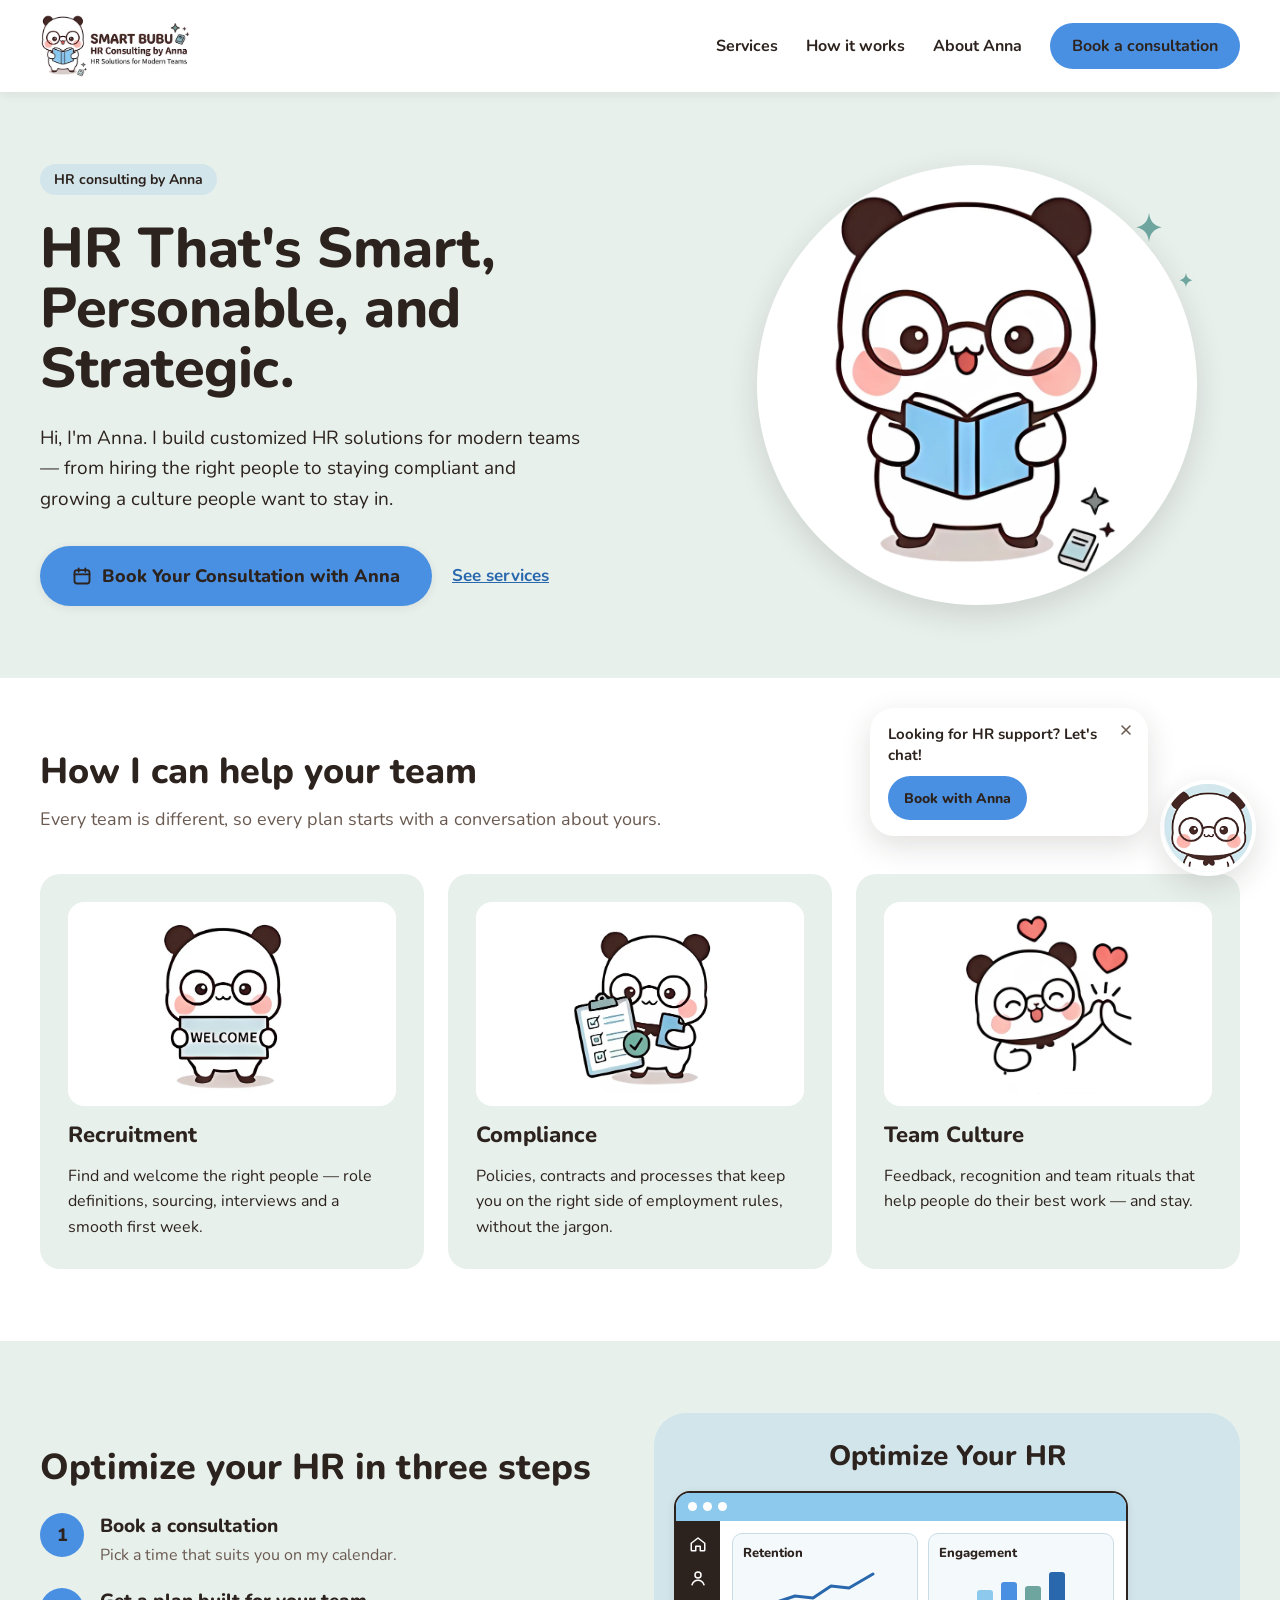
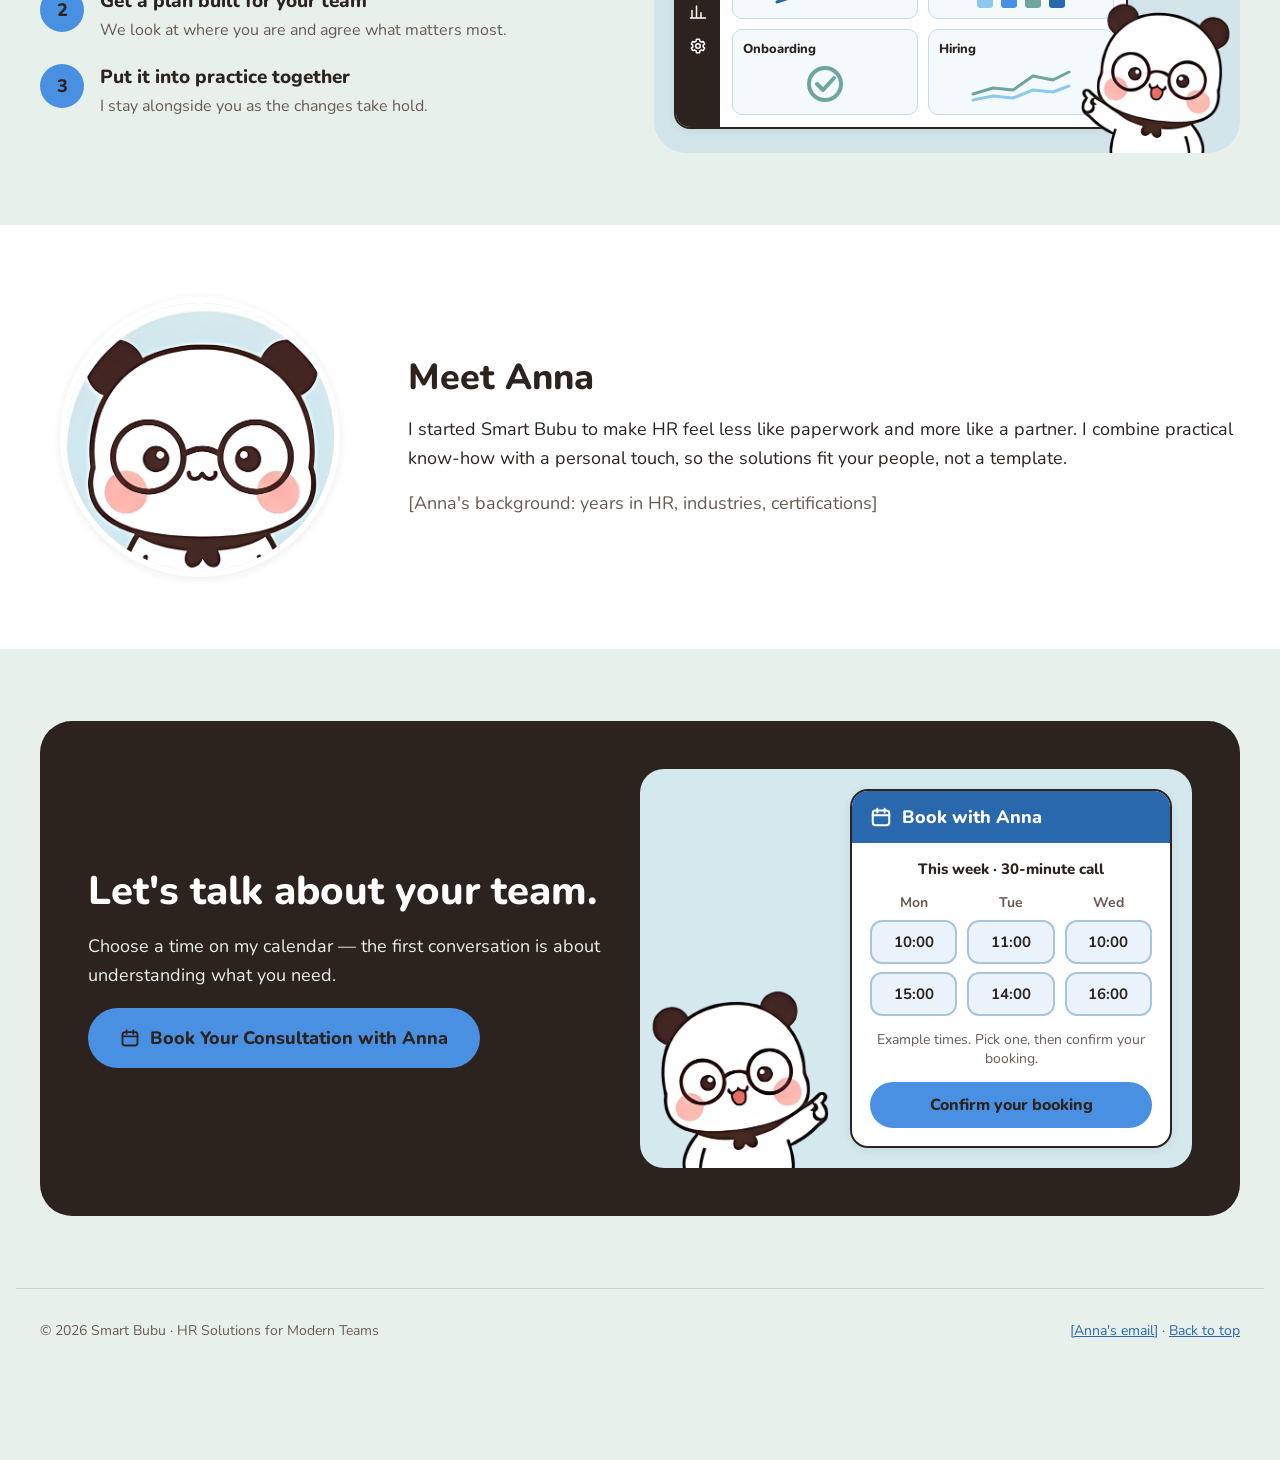
==== index.html @ 55030426 "Add Smart Bubu landing page Static landing page for Smart Bubu, HR consulting by Anna: hero, service" ====
<!doctype html>
<html lang="en">
<head>
<meta charset="utf-8">
<title>Smart Bubu | HR Consulting by Anna for Modern Teams</title>
<meta name="viewport" content="width=device-width, initial-scale=1">
<meta name="description" content="HR consulting by Anna for modern teams worldwide: recruitment, compliance and team culture. Smart, personable, strategic HR. Book a consultation online.">
<meta name="robots" content="index, follow, max-image-preview:large">
<link rel="canonical" href="https://smartbubu.com/">
<meta name="theme-color" content="#e8f0ec">
<meta property="og:type" content="website">
<meta property="og:site_name" content="Smart Bubu">
<meta property="og:locale" content="en_US">
<meta property="og:url" content="https://smartbubu.com/">
<meta property="og:title" content="Smart Bubu | HR Consulting by Anna for Modern Teams">
<meta property="og:description" content="HR consulting by Anna for modern teams worldwide: recruitment, compliance and team culture. Smart, personable, strategic HR. Book a consultation online.">
<meta property="og:image" content="https://smartbubu.com/images/og-image.png">
<meta property="og:image:width" content="1200">
<meta property="og:image:height" content="630">
<meta property="og:image:alt" content="Smart Bubu — HR Consulting by Anna. HR Solutions for Modern Teams.">
<meta name="twitter:card" content="summary_large_image">
<meta name="twitter:title" content="Smart Bubu | HR Consulting by Anna for Modern Teams">
<meta name="twitter:description" content="HR consulting by Anna for modern teams worldwide: recruitment, compliance and team culture. Smart, personable, strategic HR. Book a consultation online.">
<meta name="twitter:image" content="https://smartbubu.com/images/og-image.png">
<link rel="icon" type="image/png" sizes="48x48" href="favicon.png">
<link rel="apple-touch-icon" href="apple-touch-icon.png">
<link rel="preconnect" href="https://fonts.gstatic.com" crossorigin>
<script type="application/ld+json">
{
 "@context": "https://schema.org",
 "@graph": [
  {
   "@type": "ProfessionalService",
   "@id": "https://smartbubu.com/#business",
   "name": "Smart Bubu",
   "alternateName": "Smart Bubu — HR Consulting by Anna",
   "url": "https://smartbubu.com/",
   "description": "HR consulting by Anna for modern teams worldwide: recruitment, compliance and team culture. Smart, personable, strategic HR. Book a consultation online.",
   "slogan": "HR That's Smart, Personable, and Strategic.",
   "logo": "https://smartbubu.com/images/logo.webp",
   "image": "https://smartbubu.com/images/og-image.png",
   "areaServed": "Worldwide",
   "knowsLanguage": "en",
   "founder": {
    "@type": "Person",
    "name": "Anna",
    "jobTitle": "HR Consultant"
   },
   "hasOfferCatalog": {
    "@type": "OfferCatalog",
    "name": "HR consulting services",
    "itemListElement": [
     {
      "@type": "Offer",
      "itemOffered": {
       "@type": "Service",
       "name": "Recruitment",
       "description": "Role definitions, sourcing, interviews and onboarding for growing teams."
      }
     },
     {
      "@type": "Offer",
      "itemOffered": {
       "@type": "Service",
       "name": "HR Compliance",
       "description": "Policies, contracts and processes that keep teams compliant with employment rules."
      }
     },
     {
      "@type": "Offer",
      "itemOffered": {
       "@type": "Service",
       "name": "Team Culture",
       "description": "Feedback, recognition and team rituals that help people do their best work."
      }
     }
    ]
   }
  },
  {
   "@type": "WebSite",
   "@id": "https://smartbubu.com/#website",
   "url": "https://smartbubu.com/",
   "name": "Smart Bubu",
   "inLanguage": "en",
   "publisher": {
    "@id": "https://smartbubu.com/#business"
   }
  }
 ]
}
</script>
<link rel="icon" href="images/face.webp">
<link rel="stylesheet" href="tokens.css">
<script src="booking-config.js"></script>
<link rel="preconnect" href="https://fonts.googleapis.com">
<link rel="stylesheet" href="https://fonts.googleapis.com/css2?family=Nunito:wght@400;600;700;800&amp;display=swap">
<style>
html{scroll-behavior:smooth}
[hidden]{display:none !important}
body{margin:0;background:#e8f0ec}
a{color:#2a68ad}a:hover{color:#1f4f86}
.sb-cta{transition:background .15s ease,transform .15s ease}
.sb-cta:hover{background:#2a68ad !important;color:#ffffff !important;transform:translateY(-1px)}
.sb-cta:focus-visible,.sb-bubu:focus-visible,.sb-close:focus-visible{outline:3px solid #2a68ad;outline-offset:3px}
.sb-nav a{color:#2d231e;text-decoration:none}
.sb-nav a:hover{color:#2a68ad}
@keyframes sbBob{0%,100%{transform:translateY(0)}50%{transform:translateY(-8px)}}
.sb-bubu{animation:sbBob 3.2s ease-in-out infinite}
@media (prefers-reduced-motion: reduce){.sb-bubu{animation:none}}
@media (max-width: 640px){
.sb-links{display:none !important}
.sb-logo{height:48px !important}
.sb-cta-lg{width:100%;justify-content:center;font-size:17px !important;padding:16px 20px !important;box-sizing:border-box}
.sb-bubu{width:72px !important;height:72px !important}
.sb-float{right:16px !important;bottom:16px !important}
.sb-dash-mascot{width:110px !important;margin-left:-36px !important}
.sb-dash-side{width:34px !important}
}
</style>
</head>
<body>
<div style="min-height: 100vh; background: var(--mint); color: var(--ink); font-family: Nunito, 'Avenir Next', 'Segoe UI', system-ui, sans-serif;">

<header style="background: var(--surface); box-shadow: var(--shadow-card);">
<nav class="sb-nav" aria-label="Main" style="max-width: 1200px; margin: 0 auto; padding: 14px 24px; display: flex; flex-wrap: wrap; align-items: center; justify-content: space-between; gap: 16px;">
<a href="#top" style="display: flex; align-items: center;"><img width="400" height="167" src="images/logo.webp" alt="Smart Bubu — HR Consulting by Anna" class="sb-logo" style="height: 64px; width: auto; display: block;"></a>
<div style="display: flex; align-items: center; gap: 28px; font-size: 16px; font-weight: 700;">
<div class="sb-links" style="display: flex; align-items: center; gap: 28px;">
<a href="#services">Services</a>
<a href="#how">How it works</a>
<a href="#about">About Anna</a>
</div>
<a class="sb-cta" href="https://calendly.com/tech4pms/meet-with-bubu" data-booking target="_blank" rel="noopener" style="background: var(--accent); color: var(--ink); padding: 12px 22px; border-radius: 999px; min-height: 44px; box-sizing: border-box; display: inline-flex; align-items: center;">Book a consultation</a>
</div>
</nav>
</header>

<main id="top">
<section style="max-width: 1200px; margin: 0 auto; padding: clamp(48px, 9vw, 72px) 24px; display: flex; flex-wrap: wrap; align-items: center; gap: 48px;">
<div style="flex: 1 1 480px; display: flex; flex-direction: column; gap: 24px;">
<p style="margin: 0; display: inline-flex; align-self: flex-start; background: var(--sky); padding: 6px 14px; border-radius: 999px; font-size: 14px; font-weight: 700;">HR consulting by Anna</p>
<h1 style="margin: 0; font-size: clamp(36px, 9vw, 56px); line-height: 1.07; font-weight: 800; letter-spacing: -0.5px;">HR That's Smart, Personable, and Strategic.</h1>
<p style="margin: 0; font-size: 19px; line-height: 1.6; max-width: 540px;">Hi, I'm Anna. I build customized HR solutions for modern teams — from hiring the right people to staying compliant and growing a culture people want to stay in.</p>
<div style="display: flex; flex-wrap: wrap; align-items: center; gap: 20px; margin-top: 8px;">
<a class="sb-cta sb-cta-lg" href="https://calendly.com/tech4pms/meet-with-bubu" data-booking target="_blank" rel="noopener" style="background: var(--accent); color: var(--ink); padding: 18px 32px; border-radius: 999px; font-size: 18px; font-weight: 800; text-decoration: none; display: inline-flex; align-items: center; gap: 10px; box-shadow: var(--shadow-card);">
<svg width="20" height="20" viewBox="0 0 24 24" fill="none" stroke="currentColor" stroke-width="2.2" stroke-linecap="round" stroke-linejoin="round" aria-hidden="true"><rect x="3" y="5" width="18" height="16" rx="3"></rect><path d="M8 3v4M16 3v4M3 10h18"></path></svg>
Book Your Consultation with Anna</a>
<a href="#services" style="font-weight: 700; font-size: 17px;">See services</a>
</div>
</div>
<div style="flex: 1 1 380px; display: flex; justify-content: center;">
<div style="position: relative; width: 100%; max-width: 440px; aspect-ratio: 1 / 1; background: var(--surface); border-radius: 50%; display: flex; align-items: center; justify-content: center; box-shadow: var(--shadow-float);">
<img width="640" height="828" fetchpriority="high" src="images/mascot-book.webp" alt="The Smart Bubu panda in round glasses, reading a blue book" style="width: 68%; height: auto; display: block;">
<svg width="44" height="44" viewBox="0 0 24 24" aria-hidden="true" style="position: absolute; top: 10%; right: 6%;"><path d="M12 2c.6 4.6 2.4 6.9 7 8-4.6 1.1-6.4 3.4-7 8-.6-4.6-2.4-6.9-7-8 4.6-1.1 6.4-3.4 7-8z" fill="#6fa59f"></path></svg>
<svg width="22" height="22" viewBox="0 0 24 24" aria-hidden="true" style="position: absolute; top: 24%; right: 0;"><path d="M12 2c.6 4.6 2.4 6.9 7 8-4.6 1.1-6.4 3.4-7 8-.6-4.6-2.4-6.9-7-8 4.6-1.1 6.4-3.4 7-8z" fill="#6fa59f"></path></svg>
</div>
</div>
</section>

<section id="services" style="background: var(--surface);">
<div style="max-width: 1200px; margin: 0 auto; padding: clamp(48px, 9vw, 72px) 24px; display: flex; flex-direction: column; gap: 40px;">
<div style="display: flex; flex-direction: column; gap: 12px; max-width: 640px;">
<h2 style="margin: 0; font-size: 36px; line-height: 1.2; font-weight: 800;">How I can help your team</h2>
<p style="margin: 0; font-size: 18px; line-height: 1.6; color: var(--ink-muted);">Every team is different, so every plan starts with a conversation about yours.</p>
</div>
<div style="display: grid; grid-template-columns: repeat(auto-fit, minmax(260px, 1fr)); gap: 24px;">
<article style="background: var(--mint); border-radius: 20px; padding: 28px; display: flex; flex-direction: column; gap: 14px;">
<div style="background: var(--surface); border-radius: 16px; display: flex; justify-content: center; padding: 12px;"><img width="440" height="491" loading="lazy" decoding="async" src="images/recruit.webp" alt="Bubu holding a Welcome sign" style="height: 180px; width: auto; display: block;"></div>
<h3 style="margin: 0; font-size: 22px; font-weight: 800;">Recruitment</h3>
<p style="margin: 0; font-size: 16px; line-height: 1.6;">Find and welcome the right people — role definitions, sourcing, interviews and a smooth first week.</p>
</article>
<article style="background: var(--mint); border-radius: 20px; padding: 28px; display: flex; flex-direction: column; gap: 14px;">
<div style="background: var(--surface); border-radius: 16px; display: flex; justify-content: center; padding: 12px;"><img width="420" height="485" loading="lazy" decoding="async" src="images/comply.webp" alt="Bubu checking a compliance checklist" style="height: 180px; width: auto; display: block;"></div>
<h3 style="margin: 0; font-size: 22px; font-weight: 800;">Compliance</h3>
<p style="margin: 0; font-size: 16px; line-height: 1.6;">Policies, contracts and processes that keep you on the right side of employment rules, without the jargon.</p>
</article>
<article style="background: var(--mint); border-radius: 20px; padding: 28px; display: flex; flex-direction: column; gap: 14px;">
<div style="background: var(--surface); border-radius: 16px; display: flex; justify-content: center; padding: 12px;"><img width="440" height="406" loading="lazy" decoding="async" src="images/culture.webp" alt="Two Bubus giving a high five under hearts" style="height: 180px; width: auto; display: block;"></div>
<h3 style="margin: 0; font-size: 22px; font-weight: 800;">Team Culture</h3>
<p style="margin: 0; font-size: 16px; line-height: 1.6;">Feedback, recognition and team rituals that help people do their best work — and stay.</p>
</article>
</div>
</div>
</section>

<section id="how" style="max-width: 1200px; margin: 0 auto; padding: clamp(48px, 9vw, 72px) 24px; display: flex; flex-wrap: wrap; align-items: center; gap: 48px;">
<div style="flex: 1 1 440px; display: flex; flex-direction: column; gap: 24px;">
<h2 style="margin: 0; font-size: 36px; line-height: 1.2; font-weight: 800;">Optimize your HR in three steps</h2>
<ol style="margin: 0; padding: 0; list-style: none; display: flex; flex-direction: column; gap: 20px;">
<li style="display: flex; gap: 16px; align-items: flex-start;"><span style="flex: none; width: 44px; height: 44px; border-radius: 50%; background: var(--accent); color: var(--ink); display: flex; align-items: center; justify-content: center; font-weight: 800; font-size: 18px;">1</span><div><p style="margin: 0; font-weight: 800; font-size: 19px;">Book a consultation</p><p style="margin: 4px 0 0; font-size: 16px; line-height: 1.6; color: var(--ink-muted);">Pick a time that suits you on my calendar.</p></div></li>
<li style="display: flex; gap: 16px; align-items: flex-start;"><span style="flex: none; width: 44px; height: 44px; border-radius: 50%; background: var(--accent); color: var(--ink); display: flex; align-items: center; justify-content: center; font-weight: 800; font-size: 18px;">2</span><div><p style="margin: 0; font-weight: 800; font-size: 19px;">Get a plan built for your team</p><p style="margin: 4px 0 0; font-size: 16px; line-height: 1.6; color: var(--ink-muted);">We look at where you are and agree what matters most.</p></div></li>
<li style="display: flex; gap: 16px; align-items: flex-start;"><span style="flex: none; width: 44px; height: 44px; border-radius: 50%; background: var(--accent); color: var(--ink); display: flex; align-items: center; justify-content: center; font-weight: 800; font-size: 18px;">3</span><div><p style="margin: 0; font-weight: 800; font-size: 19px;">Put it into practice together</p><p style="margin: 4px 0 0; font-size: 16px; line-height: 1.6; color: var(--ink-muted);">I stay alongside you as the changes take hold.</p></div></li>
</ol>
</div>
<div style="flex: 1 1 440px; min-width: 0; background: var(--sky); border-radius: 32px; padding: 24px 0 0 20px; display: flex; flex-direction: column; gap: 16px; overflow: hidden;">
<p style="margin: 0; padding-right: 20px; text-align: center; font-size: 28px; font-weight: 800;">Optimize Your HR</p>
<div style="display: flex; align-items: flex-end;">
<div style="flex: 1 1 auto; min-width: 0; margin-bottom: 24px; background: var(--surface); border: 2px solid #2d231e; border-radius: 16px; overflow: hidden; box-shadow: var(--shadow-card);">
<div style="background: #8dc9ed; height: 28px; display: flex; align-items: center; gap: 6px; padding: 0 12px;" aria-hidden="true">
<span style="width: 9px; height: 9px; border-radius: 50%; background: #ffffff;"></span><span style="width: 9px; height: 9px; border-radius: 50%; background: #ffffff;"></span><span style="width: 9px; height: 9px; border-radius: 50%; background: #ffffff;"></span>
</div>
<div style="display: flex;">
<div class="sb-dash-side" style="width: 44px; flex: none; background: #2d231e; display: flex; flex-direction: column; align-items: center; gap: 16px; padding: 14px 0;" aria-hidden="true">
<svg width="18" height="18" viewBox="0 0 24 24" fill="none" stroke="#ffffff" stroke-width="2" stroke-linecap="round" stroke-linejoin="round"><path d="M3 11l9-7 9 7v9a1 1 0 0 1-1 1h-5v-6h-6v6H4a1 1 0 0 1-1-1z"></path></svg>
<svg width="18" height="18" viewBox="0 0 24 24" fill="none" stroke="#ffffff" stroke-width="2" stroke-linecap="round" stroke-linejoin="round"><circle cx="12" cy="8" r="4"></circle><path d="M4 21c1.5-4 4.5-6 8-6s6.5 2 8 6"></path></svg>
<svg width="18" height="18" viewBox="0 0 24 24" fill="none" stroke="#ffffff" stroke-width="2" stroke-linecap="round" stroke-linejoin="round"><path d="M4 20V10M10 20V4M16 20v-7M22 20H2"></path></svg>
<svg width="18" height="18" viewBox="0 0 24 24" fill="none" stroke="#ffffff" stroke-width="2" stroke-linecap="round" stroke-linejoin="round"><circle cx="12" cy="12" r="3"></circle><path d="M19 12a7 7 0 0 0-.1-1.2l2-1.5-2-3.4-2.3.9a7 7 0 0 0-2-1.2L14 3h-4l-.6 2.6a7 7 0 0 0-2 1.2l-2.3-.9-2 3.4 2 1.5a7 7 0 0 0 0 2.4l-2 1.5 2 3.4 2.3-.9a7 7 0 0 0 2 1.2L10 21h4l.6-2.6a7 7 0 0 0 2-1.2l2.3.9 2-3.4-2-1.5c.1-.4.1-.8.1-1.2z"></path></svg>
</div>
<div style="flex: 1 1 auto; min-width: 0; padding: 12px; display: grid; grid-template-columns: repeat(2, minmax(0, 1fr)); gap: 10px;">
<div style="background: #f4f9fc; border: 1px solid #c9dce6; border-radius: 10px; padding: 10px; display: flex; flex-direction: column; gap: 6px;">
<p style="margin: 0; font-size: 13px; font-weight: 800;">Retention</p>
<svg viewBox="0 0 100 40" style="width: 100%; height: 40px; display: block;" aria-hidden="true"><polyline points="2,34 20,28 38,30 56,18 74,20 98,6" fill="none" stroke="#2a68ad" stroke-width="3" stroke-linecap="round" stroke-linejoin="round"></polyline></svg>
</div>
<div style="background: #f4f9fc; border: 1px solid #c9dce6; border-radius: 10px; padding: 10px; display: flex; flex-direction: column; gap: 6px;">
<p style="margin: 0; font-size: 13px; font-weight: 800;">Engagement</p>
<svg viewBox="0 0 100 40" style="width: 100%; height: 40px; display: block;" aria-hidden="true"><rect x="6" y="22" width="16" height="18" rx="3" style="fill: #8dc9ed"></rect><rect x="30" y="14" width="16" height="26" rx="3" style="fill: #4a90e2"></rect><rect x="54" y="18" width="16" height="22" rx="3" style="fill: #6fa59f"></rect><rect x="78" y="4" width="16" height="36" rx="3" style="fill: #2a68ad"></rect></svg>
</div>
<div style="background: #f4f9fc; border: 1px solid #c9dce6; border-radius: 10px; padding: 10px; display: flex; flex-direction: column; gap: 6px;">
<p style="margin: 0; font-size: 13px; font-weight: 800;">Onboarding</p>
<svg viewBox="0 0 100 40" style="width: 100%; height: 40px; display: block;" aria-hidden="true"><circle cx="50" cy="20" r="16" fill="none" stroke="#6fa59f" stroke-width="4"></circle><path d="M42 20l6 6 11-12" fill="none" stroke="#6fa59f" stroke-width="4" stroke-linecap="round" stroke-linejoin="round"></path></svg>
</div>
<div style="background: #f4f9fc; border: 1px solid #c9dce6; border-radius: 10px; padding: 10px; display: flex; flex-direction: column; gap: 6px;">
<p style="margin: 0; font-size: 13px; font-weight: 800;">Hiring</p>
<svg viewBox="0 0 100 40" style="width: 100%; height: 40px; display: block;" aria-hidden="true"><polyline points="2,30 22,24 42,26 62,12 82,16 98,8" fill="none" stroke="#6fa59f" stroke-width="3" stroke-linecap="round" stroke-linejoin="round"></polyline><polyline points="2,36 22,32 42,34 62,26 82,28 98,22" fill="none" stroke="#8dc9ed" stroke-width="3" stroke-linecap="round" stroke-linejoin="round"></polyline></svg>
</div>
</div>
</div>
</div>
<img width="340" height="332" loading="lazy" decoding="async" class="sb-dash-mascot" src="images/pointing-left.webp" alt="Bubu pointing at the HR dashboard" style="width: 160px; height: auto; flex: none; display: block; margin-left: -48px; position: relative;">
</div>
</div>
</section>

<section id="about" style="background: var(--surface);">
<div style="max-width: 1200px; margin: 0 auto; padding: clamp(48px, 9vw, 72px) 24px; display: flex; flex-wrap: wrap; align-items: center; gap: 48px;">
<div style="flex: 0 1 320px; display: flex; justify-content: center;">
<div style="width: 280px; height: 280px; border-radius: 50%; background: var(--sky); overflow: hidden; box-shadow: var(--shadow-card); border: 6px solid #ffffff; box-sizing: border-box;"><img width="560" height="625" loading="lazy" decoding="async" src="images/face.webp" alt="Smart Bubu, Anna's panda avatar in round glasses" style="width: 100%; height: 100%; object-fit: cover; object-position: center top; display: block;"></div>
</div>
<div style="flex: 1 1 480px; display: flex; flex-direction: column; gap: 16px;">
<h2 style="margin: 0; font-size: 36px; line-height: 1.2; font-weight: 800;">Meet Anna</h2>
<p style="margin: 0; font-size: 18px; line-height: 1.6;">I started Smart Bubu to make HR feel less like paperwork and more like a partner. I combine practical know-how with a personal touch, so the solutions fit your people, not a template.</p>
<p style="margin: 0; font-size: 18px; line-height: 1.6; color: var(--ink-muted);">[Anna's background: years in HR, industries, certifications]</p>
</div>
</div>
</section>

<section id="book" style="max-width: 1200px; margin: 0 auto; padding: clamp(48px, 9vw, 72px) 24px;">
<div style="background: var(--ink); color: #ffffff; border-radius: 32px; padding: clamp(24px, 5vw, 48px); display: flex; flex-wrap: wrap; align-items: center; gap: 40px;">
<div style="flex: 1 1 420px; display: flex; flex-direction: column; gap: 18px;">
<h2 style="margin: 0; font-size: 40px; line-height: 1.15; font-weight: 800; color: #ffffff;">Let's talk about your team.</h2>
<p style="margin: 0; font-size: 18px; line-height: 1.6; color: #e8f0ec;">Choose a time on my calendar — the first conversation is about understanding what you need.</p>
<a class="sb-cta sb-cta-lg" href="https://calendly.com/tech4pms/meet-with-bubu" data-booking target="_blank" rel="noopener" style="align-self: flex-start; background: var(--accent); color: var(--ink); padding: 18px 32px; border-radius: 999px; font-size: 18px; font-weight: 800; text-decoration: none; display: inline-flex; align-items: center; gap: 10px;">
<svg width="20" height="20" viewBox="0 0 24 24" fill="none" stroke="currentColor" stroke-width="2.2" stroke-linecap="round" stroke-linejoin="round" aria-hidden="true"><rect x="3" y="5" width="18" height="16" rx="3"></rect><path d="M8 3v4M16 3v4M3 10h18"></path></svg>
Book Your Consultation with Anna</a>
</div>
<div style="flex: 1 1 460px; background: #d3e9ee; border-radius: 24px; padding: 20px 0 0 0; display: flex; flex-wrap: wrap; align-items: flex-end; justify-content: center; color: var(--ink);">
<img width="400" height="391" loading="lazy" decoding="async" src="images/pointing.webp" alt="Bubu pointing to Anna's booking calendar" style="width: 190px; height: auto; display: block; flex: none; border-bottom-left-radius: 24px;">
<div style="flex: 1 1 260px; margin: 0 20px 20px 20px; background: var(--surface); border: 2px solid #2d231e; border-radius: 18px; overflow: hidden; box-shadow: var(--shadow-card);">
<div style="background: #2a68ad; color: #ffffff; padding: 14px 18px; display: flex; align-items: center; gap: 10px;">
<svg width="22" height="22" viewBox="0 0 24 24" fill="none" stroke="currentColor" stroke-width="2.2" stroke-linecap="round" stroke-linejoin="round" aria-hidden="true"><rect x="3" y="5" width="18" height="16" rx="3"></rect><path d="M8 3v4M16 3v4M3 10h18"></path></svg>
<p style="margin: 0; font-size: 18px; font-weight: 800;">Book with Anna</p>
</div>
<div style="padding: 16px 18px 18px; display: flex; flex-direction: column; gap: 14px;">
<p style="margin: 0; font-size: 15px; font-weight: 800; text-align: center;">This week · 30-minute call</p>
<div style="display: grid; grid-template-columns: repeat(3, minmax(0, 1fr)); gap: 10px;">
<div style="display: flex; flex-direction: column; gap: 8px;">
<p style="margin: 0; text-align: center; font-size: 14px; font-weight: 700; color: var(--ink-muted);">Mon</p>
<button type="button" class="sb-slot" data-slot="Mon 10:00" aria-pressed="false" style="min-height: 44px; border: 2px solid #a9c6d8; border-radius: 12px; padding: 0 4px; background: #eaf3fb; color: var(--ink); font: inherit; font-size: 15px; font-weight: 700; cursor: pointer;">10:00</button>
<button type="button" class="sb-slot" data-slot="Mon 15:00" aria-pressed="false" style="min-height: 44px; border: 2px solid #a9c6d8; border-radius: 12px; padding: 0 4px; background: #eaf3fb; color: var(--ink); font: inherit; font-size: 15px; font-weight: 700; cursor: pointer;">15:00</button>
</div>
<div style="display: flex; flex-direction: column; gap: 8px;">
<p style="margin: 0; text-align: center; font-size: 14px; font-weight: 700; color: var(--ink-muted);">Tue</p>
<button type="button" class="sb-slot" data-slot="Tue 11:00" aria-pressed="false" style="min-height: 44px; border: 2px solid #a9c6d8; border-radius: 12px; padding: 0 4px; background: #eaf3fb; color: var(--ink); font: inherit; font-size: 15px; font-weight: 700; cursor: pointer;">11:00</button>
<button type="button" class="sb-slot" data-slot="Tue 14:00" aria-pressed="false" style="min-height: 44px; border: 2px solid #a9c6d8; border-radius: 12px; padding: 0 4px; background: #eaf3fb; color: var(--ink); font: inherit; font-size: 15px; font-weight: 700; cursor: pointer;">14:00</button>
</div>
<div style="display: flex; flex-direction: column; gap: 8px;">
<p style="margin: 0; text-align: center; font-size: 14px; font-weight: 700; color: var(--ink-muted);">Wed</p>
<button type="button" class="sb-slot" data-slot="Wed 10:00" aria-pressed="false" style="min-height: 44px; border: 2px solid #a9c6d8; border-radius: 12px; padding: 0 4px; background: #eaf3fb; color: var(--ink); font: inherit; font-size: 15px; font-weight: 700; cursor: pointer;">10:00</button>
<button type="button" class="sb-slot" data-slot="Wed 16:00" aria-pressed="false" style="min-height: 44px; border: 2px solid #a9c6d8; border-radius: 12px; padding: 0 4px; background: #eaf3fb; color: var(--ink); font: inherit; font-size: 15px; font-weight: 700; cursor: pointer;">16:00</button>
</div>
</div>
<p style="margin: 0; font-size: 14px; text-align: center; color: var(--ink-muted);" id="sb-slot-label" aria-live="polite">Example times. Pick one, then confirm your booking.</p>
<a class="sb-cta" href="https://calendly.com/tech4pms/meet-with-bubu" data-booking target="_blank" rel="noopener" style="align-self: stretch; text-align: center; background: var(--accent); color: var(--ink); padding: 12px 16px; border-radius: 999px; font-size: 16px; font-weight: 800; text-decoration: none; min-height: 44px; box-sizing: border-box;">Confirm your booking</a>
</div>
</div>
</div>
</div>
</section>
</main>

<footer style="max-width: 1200px; margin: 0 auto; padding: 32px 24px 120px; display: flex; flex-wrap: wrap; justify-content: space-between; gap: 16px; font-size: 14px; color: var(--ink-muted); border-top: 1px solid #c9d6cf;">
<p style="margin: 0;">© 2026 Smart Bubu · HR Solutions for Modern Teams</p>
<p style="margin: 0;"><a href="mailto:[ANNA@EMAIL]">[Anna's email]</a> · <a href="#top">Back to top</a></p>
</footer>

<div class="sb-float" style="position: fixed; right: 24px; bottom: 24px; z-index: 50; display: flex; align-items: flex-end; gap: 12px;">
<div id="sb-bubble" role="status" style="position: relative; background: var(--surface); border-radius: 24px; padding: 16px 40px 16px 18px; box-shadow: var(--shadow-float); max-width: 220px; margin-bottom: 40px; display: flex; flex-direction: column; gap: 10px;">
<p style="margin: 0; font-size: 15px; line-height: 1.4; font-weight: 700;">Looking for HR support? Let's chat!</p>
<a class="sb-cta" href="https://calendly.com/tech4pms/meet-with-bubu" data-booking target="_blank" rel="noopener" style="align-self: flex-start; background: var(--accent); color: var(--ink); padding: 10px 16px; border-radius: 999px; font-size: 14px; font-weight: 800; text-decoration: none; min-height: 44px; box-sizing: border-box; display: inline-flex; align-items: center;">Book with Anna</a>
<button class="sb-close" type="button" aria-label="Hide message" id="sb-close" style="position: absolute; top: 6px; right: 6px; width: 32px; height: 32px; border: 0; background: transparent; border-radius: 50%; cursor: pointer; color: var(--ink-muted); display: flex; align-items: center; justify-content: center;"><svg width="16" height="16" viewBox="0 0 24 24" fill="none" stroke="currentColor" stroke-width="2.4" stroke-linecap="round" aria-hidden="true"><path d="M6 6l12 12M18 6L6 18"></path></svg></button>
</div>
<button class="sb-bubu" type="button" aria-label="Chat with Smart Bubu" id="sb-bubu" aria-expanded="true" aria-controls="sb-bubble" style="width: 96px; height: 96px; border-radius: 50%; border: 4px solid #ffffff; padding: 0; background: var(--sky); box-shadow: var(--shadow-float); cursor: pointer; overflow: hidden; flex: none;">
<img width="560" height="625" loading="lazy" decoding="async" src="images/face.webp" alt="" style="width: 100%; height: 100%; object-fit: cover; display: block;">
</button>
</div>

</div>
<script>
(function(){
var b=document.getElementById('sb-bubble'),t=document.getElementById('sb-bubu');
function set(open){b.hidden=!open;t.setAttribute('aria-expanded',open?'true':'false');}
set(window.innerWidth>640);
var url=(window.SMARTBUBU_BOOKING_URL||'').trim();
if(url){document.querySelectorAll('a[data-booking]').forEach(function(a){a.href=url;});}
document.getElementById('sb-close').addEventListener('click',function(){set(false);});
t.addEventListener('click',function(){set(b.hidden);});
var lbl=document.getElementById('sb-slot-label'),slots=document.querySelectorAll('.sb-slot'),cur=null;
slots.forEach(function(el){el.addEventListener('click',function(){cur=(cur===el)?null:el;
slots.forEach(function(o){var on=o===cur;o.setAttribute('aria-pressed',on?'true':'false');o.style.background=on?'var(--accent)':'#eaf3fb';o.style.borderColor=on?'#2d231e':'#a9c6d8';o.style.fontWeight=on?'800':'700';});
lbl.textContent=cur?cur.getAttribute('data-slot')+' selected. Confirm it on the booking page.':'Example times. Pick one, then confirm your booking.';});});
})();
</script>
</body>
</html>
---- tokens.css ----
/* Smart Bubu — generated from tokens.json */
:root, [data-theme="light"] { --mint:#e8f0ec; --surface:#ffffff; --ink:#2d231e; --ink-muted:#6a5a51; --accent:#4a90e2; --on-accent:#2d231e; --accent-strong:#2a68ad; --sky:#d2e5eb; --teal:#6fa59f; --blush:#f3b8b0; --book-blue:#8dc9ed; --shadow-float:0 10px 30px rgba(45,35,30,0.14); --shadow-card:0 2px 10px rgba(45,35,30,0.08); }
:root { --space-1:8px; --space-2:16px; --space-3:24px; --space-4:40px; --space-5:72px; --radius-sm:10px; --radius-md:20px; --radius-lg:32px; --radius-pill:999px; --font-sans:Nunito, "Avenir Next", "Segoe UI", system-ui, sans-serif; }
.display{font-family:var(--font-sans);font-size:56px;line-height:60px;font-weight:800}
.h2{font-family:var(--font-sans);font-size:36px;line-height:44px;font-weight:700}
.h3{font-family:var(--font-sans);font-size:22px;line-height:30px;font-weight:700}
.body{font-family:var(--font-sans);font-size:17px;line-height:28px;font-weight:400}
.small{font-family:var(--font-sans);font-size:14px;line-height:22px;font-weight:400}
.button{font-family:var(--font-sans);font-size:17px;line-height:24px;font-weight:700}
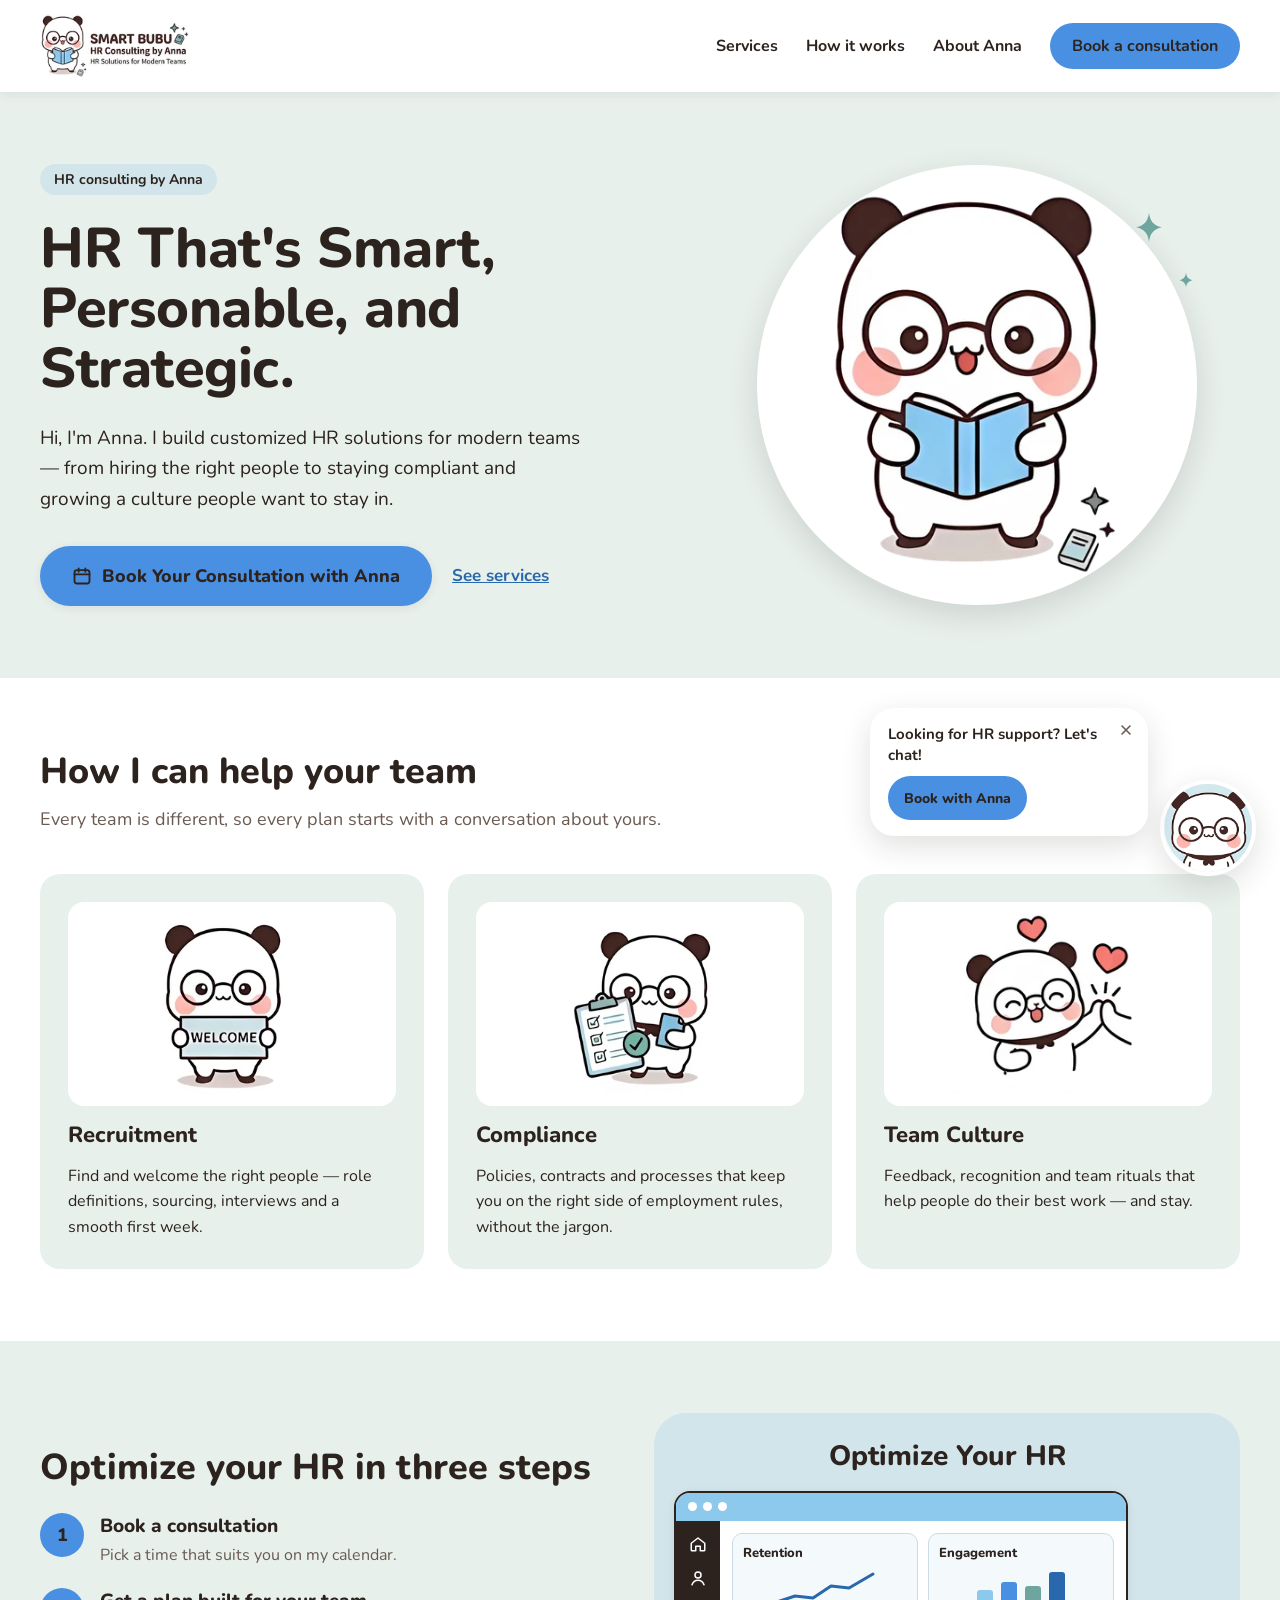
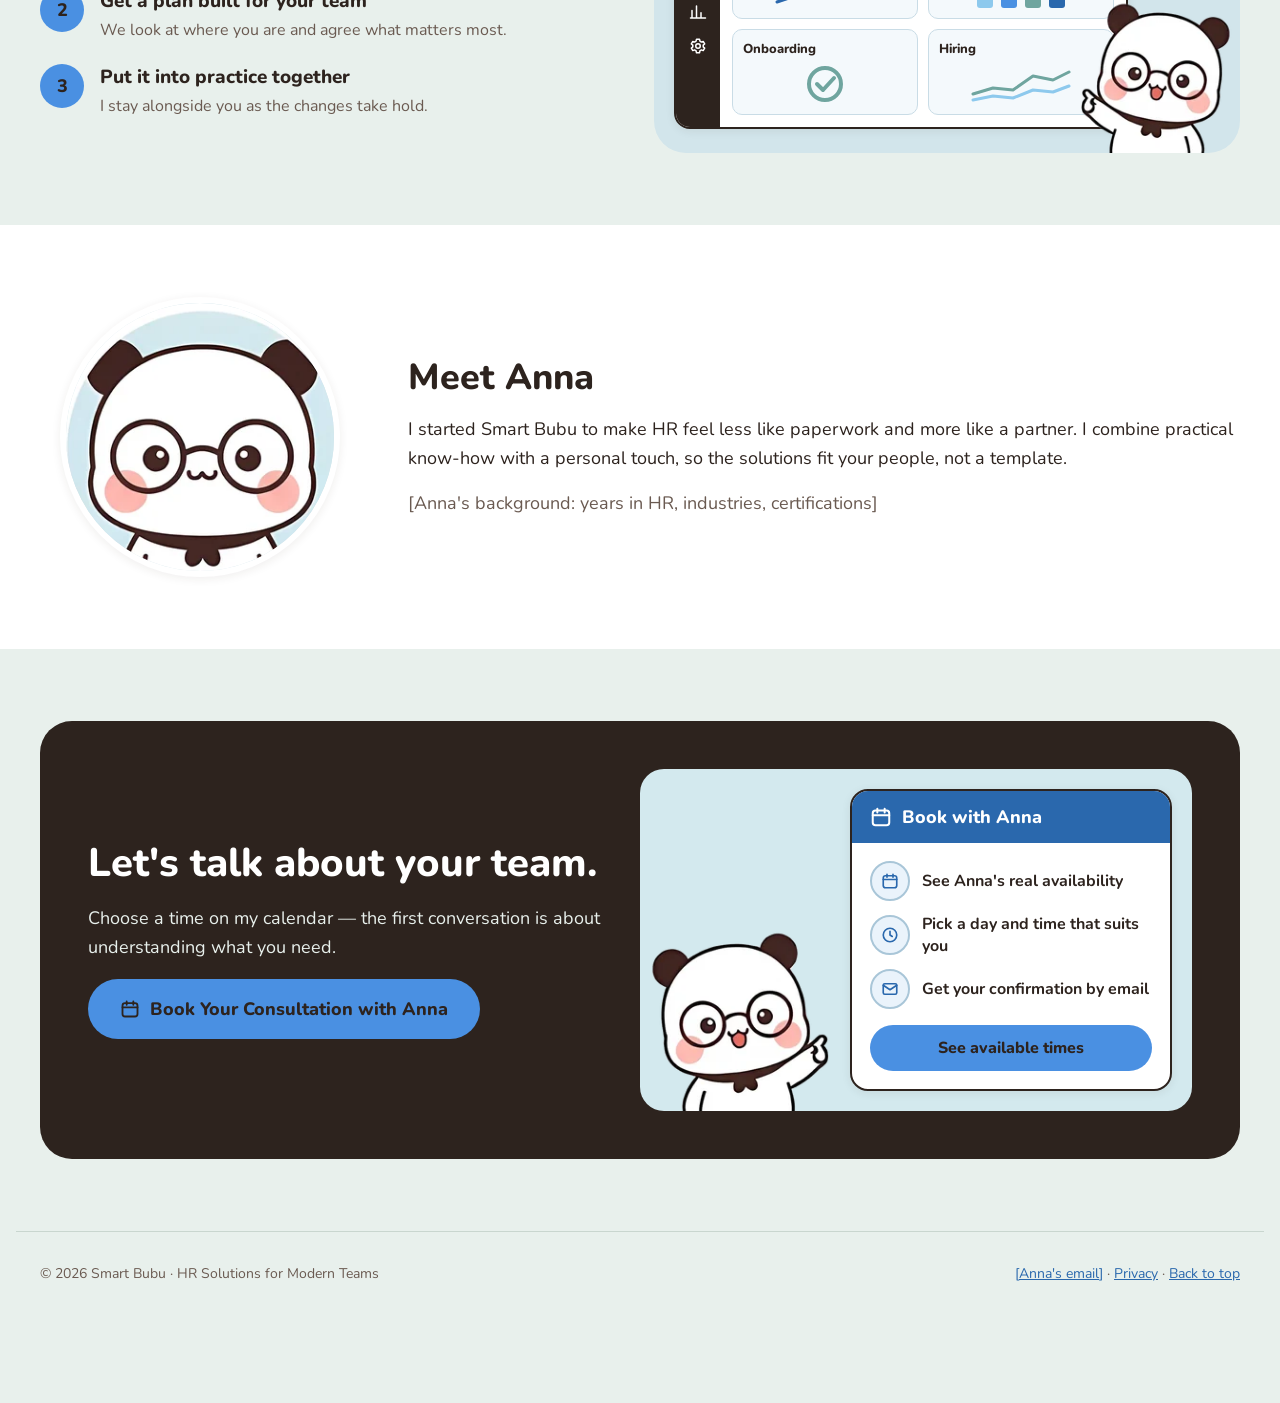
==== commit cea73942: "Fix audit findings: booking card, phone menu, privacy page, self-hosted font - Replace example time " ====
--- a/index.html
+++ b/index.html
@@ -24,7 +24,6 @@
 <meta name="twitter:image" content="https://smartbubu.com/images/og-image.png">
 <link rel="icon" type="image/png" sizes="48x48" href="favicon.png">
 <link rel="apple-touch-icon" href="apple-touch-icon.png">
-<link rel="preconnect" href="https://fonts.gstatic.com" crossorigin>
 <script type="application/ld+json">
 {
  "@context": "https://schema.org",
@@ -91,10 +90,9 @@
 }
 </script>
 <link rel="icon" href="images/face.webp">
+<link rel="preload" href="fonts/nunito-latin.woff2" as="font" type="font/woff2" crossorigin>
 <link rel="stylesheet" href="tokens.css">
 <script src="booking-config.js"></script>
-<link rel="preconnect" href="https://fonts.googleapis.com">
-<link rel="stylesheet" href="https://fonts.googleapis.com/css2?family=Nunito:wght@400;600;700;800&amp;display=swap">
 <style>
 html{scroll-behavior:smooth}
 [hidden]{display:none !important}
@@ -108,9 +106,18 @@
 @keyframes sbBob{0%,100%{transform:translateY(0)}50%{transform:translateY(-8px)}}
 .sb-bubu{animation:sbBob 3.2s ease-in-out infinite}
 @media (prefers-reduced-motion: reduce){.sb-bubu{animation:none}}
+.sb-menu{display:none}
+.sb-menu summary{list-style:none}
+.sb-menu summary::-webkit-details-marker{display:none}
+.sb-menu summary:focus-visible{outline:3px solid #2a68ad;outline-offset:3px}
+.sb-menu a:hover{background:#e8f0ec}
 @media (max-width: 640px){
 .sb-links{display:none !important}
-.sb-logo{height:48px !important}
+.sb-menu{display:block}
+.sb-navright{gap:10px !important}
+.sb-cta-nav{padding:10px 16px !important;font-size:15px}
+.sb-nav{padding:12px 16px !important}
+.sb-logo{height:40px !important}
 .sb-cta-lg{width:100%;justify-content:center;font-size:17px !important;padding:16px 20px !important;box-sizing:border-box}
 .sb-bubu{width:72px !important;height:72px !important}
 .sb-float{right:16px !important;bottom:16px !important}
@@ -124,14 +131,23 @@
 
 <header style="background: var(--surface); box-shadow: var(--shadow-card);">
 <nav class="sb-nav" aria-label="Main" style="max-width: 1200px; margin: 0 auto; padding: 14px 24px; display: flex; flex-wrap: wrap; align-items: center; justify-content: space-between; gap: 16px;">
-<a href="#top" style="display: flex; align-items: center;"><img width="400" height="167" src="images/logo.webp" alt="Smart Bubu — HR Consulting by Anna" class="sb-logo" style="height: 64px; width: auto; display: block;"></a>
-<div style="display: flex; align-items: center; gap: 28px; font-size: 16px; font-weight: 700;">
+<a href="#top" style="display: flex; align-items: center;"><img width="400" height="167" src="images/logo.webp" srcset="images/logo-sm.webp 200w, images/logo.webp 400w" sizes="(max-width: 640px) 96px, 154px" alt="Smart Bubu — HR Consulting by Anna" class="sb-logo" style="height: 64px; width: auto; display: block;"></a>
+<div class="sb-navright" style="display: flex; align-items: center; gap: 28px; font-size: 16px; font-weight: 700;">
 <div class="sb-links" style="display: flex; align-items: center; gap: 28px;">
 <a href="#services">Services</a>
 <a href="#how">How it works</a>
 <a href="#about">About Anna</a>
 </div>
-<a class="sb-cta" href="https://calendly.com/tech4pms/meet-with-bubu" data-booking target="_blank" rel="noopener" style="background: var(--accent); color: var(--ink); padding: 12px 22px; border-radius: 999px; min-height: 44px; box-sizing: border-box; display: inline-flex; align-items: center;">Book a consultation</a>
+<a class="sb-cta sb-cta-nav" href="https://calendly.com/tech4pms/meet-with-bubu" data-booking target="_blank" rel="noopener" style="background: var(--accent); color: var(--ink); padding: 12px 22px; border-radius: 999px; min-height: 44px; box-sizing: border-box; display: inline-flex; align-items: center;">Book a consultation</a>
+<details class="sb-menu" style="position: relative;">
+<summary aria-label="Open menu" style="width: 44px; height: 44px; border-radius: 12px; background: var(--mint); display: flex; align-items: center; justify-content: center; cursor: pointer; color: var(--ink);"><svg width="22" height="22" viewBox="0 0 24 24" fill="none" stroke="currentColor" stroke-width="2.4" stroke-linecap="round" aria-hidden="true"><path d="M4 7h16M4 12h16M4 17h16"></path></svg></summary>
+<div style="position: absolute; right: 0; top: 54px; z-index: 60; min-width: 210px; background: var(--surface); border-radius: 16px; box-shadow: var(--shadow-float); padding: 8px; display: flex; flex-direction: column;">
+<a href="#services" style="padding: 12px 14px; border-radius: 10px;">Services</a>
+<a href="#how" style="padding: 12px 14px; border-radius: 10px;">How it works</a>
+<a href="#about" style="padding: 12px 14px; border-radius: 10px;">About Anna</a>
+<a href="#book" style="padding: 12px 14px; border-radius: 10px;">Book a call</a>
+</div>
+</details>
 </div>
 </nav>
 </header>
@@ -151,7 +167,7 @@
 </div>
 <div style="flex: 1 1 380px; display: flex; justify-content: center;">
 <div style="position: relative; width: 100%; max-width: 440px; aspect-ratio: 1 / 1; background: var(--surface); border-radius: 50%; display: flex; align-items: center; justify-content: center; box-shadow: var(--shadow-float);">
-<img width="640" height="828" fetchpriority="high" src="images/mascot-book.webp" alt="The Smart Bubu panda in round glasses, reading a blue book" style="width: 68%; height: auto; display: block;">
+<img width="640" height="828" fetchpriority="high" src="images/mascot-book.webp" srcset="images/mascot-book-sm.webp 320w, images/mascot-book.webp 640w" sizes="(max-width: 640px) 60vw, 300px" alt="The Smart Bubu panda in round glasses, reading a blue book" style="width: 68%; height: auto; display: block;">
 <svg width="44" height="44" viewBox="0 0 24 24" aria-hidden="true" style="position: absolute; top: 10%; right: 6%;"><path d="M12 2c.6 4.6 2.4 6.9 7 8-4.6 1.1-6.4 3.4-7 8-.6-4.6-2.4-6.9-7-8 4.6-1.1 6.4-3.4 7-8z" fill="#6fa59f"></path></svg>
 <svg width="22" height="22" viewBox="0 0 24 24" aria-hidden="true" style="position: absolute; top: 24%; right: 0;"><path d="M12 2c.6 4.6 2.4 6.9 7 8-4.6 1.1-6.4 3.4-7 8-.6-4.6-2.4-6.9-7-8 4.6-1.1 6.4-3.4 7-8z" fill="#6fa59f"></path></svg>
 </div>
@@ -166,17 +182,17 @@
 </div>
 <div style="display: grid; grid-template-columns: repeat(auto-fit, minmax(260px, 1fr)); gap: 24px;">
 <article style="background: var(--mint); border-radius: 20px; padding: 28px; display: flex; flex-direction: column; gap: 14px;">
-<div style="background: var(--surface); border-radius: 16px; display: flex; justify-content: center; padding: 12px;"><img width="440" height="491" loading="lazy" decoding="async" src="images/recruit.webp" alt="Bubu holding a Welcome sign" style="height: 180px; width: auto; display: block;"></div>
+<div style="background: var(--surface); border-radius: 16px; display: flex; justify-content: center; padding: 12px;"><img width="440" height="491" loading="lazy" decoding="async" src="images/recruit.webp" srcset="images/recruit-sm.webp 220w, images/recruit.webp 440w" sizes="200px" alt="Bubu holding a Welcome sign" style="height: 180px; width: auto; display: block;"></div>
 <h3 style="margin: 0; font-size: 22px; font-weight: 800;">Recruitment</h3>
 <p style="margin: 0; font-size: 16px; line-height: 1.6;">Find and welcome the right people — role definitions, sourcing, interviews and a smooth first week.</p>
 </article>
 <article style="background: var(--mint); border-radius: 20px; padding: 28px; display: flex; flex-direction: column; gap: 14px;">
-<div style="background: var(--surface); border-radius: 16px; display: flex; justify-content: center; padding: 12px;"><img width="420" height="485" loading="lazy" decoding="async" src="images/comply.webp" alt="Bubu checking a compliance checklist" style="height: 180px; width: auto; display: block;"></div>
+<div style="background: var(--surface); border-radius: 16px; display: flex; justify-content: center; padding: 12px;"><img width="420" height="485" loading="lazy" decoding="async" src="images/comply.webp" srcset="images/comply-sm.webp 210w, images/comply.webp 420w" sizes="200px" alt="Bubu checking a compliance checklist" style="height: 180px; width: auto; display: block;"></div>
 <h3 style="margin: 0; font-size: 22px; font-weight: 800;">Compliance</h3>
 <p style="margin: 0; font-size: 16px; line-height: 1.6;">Policies, contracts and processes that keep you on the right side of employment rules, without the jargon.</p>
 </article>
 <article style="background: var(--mint); border-radius: 20px; padding: 28px; display: flex; flex-direction: column; gap: 14px;">
-<div style="background: var(--surface); border-radius: 16px; display: flex; justify-content: center; padding: 12px;"><img width="440" height="406" loading="lazy" decoding="async" src="images/culture.webp" alt="Two Bubus giving a high five under hearts" style="height: 180px; width: auto; display: block;"></div>
+<div style="background: var(--surface); border-radius: 16px; display: flex; justify-content: center; padding: 12px;"><img width="440" height="406" loading="lazy" decoding="async" src="images/culture.webp" srcset="images/culture-sm.webp 220w, images/culture.webp 440w" sizes="200px" alt="Two Bubus giving a high five under hearts" style="height: 180px; width: auto; display: block;"></div>
 <h3 style="margin: 0; font-size: 22px; font-weight: 800;">Team Culture</h3>
 <p style="margin: 0; font-size: 16px; line-height: 1.6;">Feedback, recognition and team rituals that help people do their best work — and stay.</p>
 </article>
@@ -227,7 +243,7 @@
 </div>
 </div>
 </div>
-<img width="340" height="332" loading="lazy" decoding="async" class="sb-dash-mascot" src="images/pointing-left.webp" alt="Bubu pointing at the HR dashboard" style="width: 160px; height: auto; flex: none; display: block; margin-left: -48px; position: relative;">
+<img width="340" height="332" loading="lazy" decoding="async" class="sb-dash-mascot" src="images/pointing-left.webp" srcset="images/pointing-left-sm.webp 170w, images/pointing-left.webp 340w" sizes="(max-width: 640px) 110px, 160px" alt="Bubu pointing at the HR dashboard" style="width: 160px; height: auto; flex: none; display: block; margin-left: -48px; position: relative;">
 </div>
 </div>
 </section>
@@ -235,7 +251,7 @@
 <section id="about" style="background: var(--surface);">
 <div style="max-width: 1200px; margin: 0 auto; padding: clamp(48px, 9vw, 72px) 24px; display: flex; flex-wrap: wrap; align-items: center; gap: 48px;">
 <div style="flex: 0 1 320px; display: flex; justify-content: center;">
-<div style="width: 280px; height: 280px; border-radius: 50%; background: var(--sky); overflow: hidden; box-shadow: var(--shadow-card); border: 6px solid #ffffff; box-sizing: border-box;"><img width="560" height="625" loading="lazy" decoding="async" src="images/face.webp" alt="Smart Bubu, Anna's panda avatar in round glasses" style="width: 100%; height: 100%; object-fit: cover; object-position: center top; display: block;"></div>
+<div style="width: 280px; height: 280px; border-radius: 50%; background: var(--sky); overflow: hidden; box-shadow: var(--shadow-card); border: 6px solid #ffffff; box-sizing: border-box;"><img width="560" height="625" loading="lazy" decoding="async" src="images/face.webp" srcset="images/face-sm.webp 280w, images/face.webp 560w" sizes="268px" alt="Smart Bubu, Anna's panda avatar in round glasses" style="width: 100%; height: 100%; object-fit: cover; object-position: center top; display: block;"></div>
 </div>
 <div style="flex: 1 1 480px; display: flex; flex-direction: column; gap: 16px;">
 <h2 style="margin: 0; font-size: 36px; line-height: 1.2; font-weight: 800;">Meet Anna</h2>
@@ -255,33 +271,19 @@
 Book Your Consultation with Anna</a>
 </div>
 <div style="flex: 1 1 460px; background: #d3e9ee; border-radius: 24px; padding: 20px 0 0 0; display: flex; flex-wrap: wrap; align-items: flex-end; justify-content: center; color: var(--ink);">
-<img width="400" height="391" loading="lazy" decoding="async" src="images/pointing.webp" alt="Bubu pointing to Anna's booking calendar" style="width: 190px; height: auto; display: block; flex: none; border-bottom-left-radius: 24px;">
+<img width="400" height="391" loading="lazy" decoding="async" src="images/pointing.webp" srcset="images/pointing-sm.webp 200w, images/pointing.webp 400w" sizes="190px" alt="Bubu pointing to Anna's booking calendar" style="width: 190px; height: auto; display: block; flex: none; border-bottom-left-radius: 24px;">
 <div style="flex: 1 1 260px; margin: 0 20px 20px 20px; background: var(--surface); border: 2px solid #2d231e; border-radius: 18px; overflow: hidden; box-shadow: var(--shadow-card);">
 <div style="background: #2a68ad; color: #ffffff; padding: 14px 18px; display: flex; align-items: center; gap: 10px;">
 <svg width="22" height="22" viewBox="0 0 24 24" fill="none" stroke="currentColor" stroke-width="2.2" stroke-linecap="round" stroke-linejoin="round" aria-hidden="true"><rect x="3" y="5" width="18" height="16" rx="3"></rect><path d="M8 3v4M16 3v4M3 10h18"></path></svg>
 <p style="margin: 0; font-size: 18px; font-weight: 800;">Book with Anna</p>
 </div>
-<div style="padding: 16px 18px 18px; display: flex; flex-direction: column; gap: 14px;">
-<p style="margin: 0; font-size: 15px; font-weight: 800; text-align: center;">This week · 30-minute call</p>
-<div style="display: grid; grid-template-columns: repeat(3, minmax(0, 1fr)); gap: 10px;">
-<div style="display: flex; flex-direction: column; gap: 8px;">
-<p style="margin: 0; text-align: center; font-size: 14px; font-weight: 700; color: var(--ink-muted);">Mon</p>
-<button type="button" class="sb-slot" data-slot="Mon 10:00" aria-pressed="false" style="min-height: 44px; border: 2px solid #a9c6d8; border-radius: 12px; padding: 0 4px; background: #eaf3fb; color: var(--ink); font: inherit; font-size: 15px; font-weight: 700; cursor: pointer;">10:00</button>
-<button type="button" class="sb-slot" data-slot="Mon 15:00" aria-pressed="false" style="min-height: 44px; border: 2px solid #a9c6d8; border-radius: 12px; padding: 0 4px; background: #eaf3fb; color: var(--ink); font: inherit; font-size: 15px; font-weight: 700; cursor: pointer;">15:00</button>
-</div>
-<div style="display: flex; flex-direction: column; gap: 8px;">
-<p style="margin: 0; text-align: center; font-size: 14px; font-weight: 700; color: var(--ink-muted);">Tue</p>
-<button type="button" class="sb-slot" data-slot="Tue 11:00" aria-pressed="false" style="min-height: 44px; border: 2px solid #a9c6d8; border-radius: 12px; padding: 0 4px; background: #eaf3fb; color: var(--ink); font: inherit; font-size: 15px; font-weight: 700; cursor: pointer;">11:00</button>
-<button type="button" class="sb-slot" data-slot="Tue 14:00" aria-pressed="false" style="min-height: 44px; border: 2px solid #a9c6d8; border-radius: 12px; padding: 0 4px; background: #eaf3fb; color: var(--ink); font: inherit; font-size: 15px; font-weight: 700; cursor: pointer;">14:00</button>
-</div>
-<div style="display: flex; flex-direction: column; gap: 8px;">
-<p style="margin: 0; text-align: center; font-size: 14px; font-weight: 700; color: var(--ink-muted);">Wed</p>
-<button type="button" class="sb-slot" data-slot="Wed 10:00" aria-pressed="false" style="min-height: 44px; border: 2px solid #a9c6d8; border-radius: 12px; padding: 0 4px; background: #eaf3fb; color: var(--ink); font: inherit; font-size: 15px; font-weight: 700; cursor: pointer;">10:00</button>
-<button type="button" class="sb-slot" data-slot="Wed 16:00" aria-pressed="false" style="min-height: 44px; border: 2px solid #a9c6d8; border-radius: 12px; padding: 0 4px; background: #eaf3fb; color: var(--ink); font: inherit; font-size: 15px; font-weight: 700; cursor: pointer;">16:00</button>
-</div>
-</div>
-<p style="margin: 0; font-size: 14px; text-align: center; color: var(--ink-muted);" id="sb-slot-label" aria-live="polite">Example times. Pick one, then confirm your booking.</p>
-<a class="sb-cta" href="https://calendly.com/tech4pms/meet-with-bubu" data-booking target="_blank" rel="noopener" style="align-self: stretch; text-align: center; background: var(--accent); color: var(--ink); padding: 12px 16px; border-radius: 999px; font-size: 16px; font-weight: 800; text-decoration: none; min-height: 44px; box-sizing: border-box;">Confirm your booking</a>
+<div style="padding: 18px; display: flex; flex-direction: column; gap: 16px;">
+<ul style="margin: 0; padding: 0; list-style: none; display: flex; flex-direction: column; gap: 12px;">
+<li style="display: flex; gap: 12px; align-items: center; font-size: 16px; font-weight: 700;"><span style="flex: none; width: 36px; height: 36px; border-radius: 50%; background: #eaf3fb; border: 2px solid #a9c6d8; display: flex; align-items: center; justify-content: center; color: #2a68ad;"><svg width="18" height="18" viewBox="0 0 24 24" fill="none" stroke="currentColor" stroke-width="2.2" stroke-linecap="round" stroke-linejoin="round" aria-hidden="true"><rect x="3" y="5" width="18" height="16" rx="3"></rect><path d="M8 3v4M16 3v4M3 10h18"></path></svg></span>See Anna's real availability</li>
+<li style="display: flex; gap: 12px; align-items: center; font-size: 16px; font-weight: 700;"><span style="flex: none; width: 36px; height: 36px; border-radius: 50%; background: #eaf3fb; border: 2px solid #a9c6d8; display: flex; align-items: center; justify-content: center; color: #2a68ad;"><svg width="18" height="18" viewBox="0 0 24 24" fill="none" stroke="currentColor" stroke-width="2.2" stroke-linecap="round" stroke-linejoin="round" aria-hidden="true"><circle cx="12" cy="12" r="9"></circle><path d="M12 7v5l3 2"></path></svg></span>Pick a day and time that suits you</li>
+<li style="display: flex; gap: 12px; align-items: center; font-size: 16px; font-weight: 700;"><span style="flex: none; width: 36px; height: 36px; border-radius: 50%; background: #eaf3fb; border: 2px solid #a9c6d8; display: flex; align-items: center; justify-content: center; color: #2a68ad;"><svg width="18" height="18" viewBox="0 0 24 24" fill="none" stroke="currentColor" stroke-width="2.2" stroke-linecap="round" stroke-linejoin="round" aria-hidden="true"><rect x="3" y="5" width="18" height="14" rx="2"></rect><path d="M3 7l9 6 9-6"></path></svg></span>Get your confirmation by email</li>
+</ul>
+<a class="sb-cta" href="https://calendly.com/tech4pms/meet-with-bubu" data-booking target="_blank" rel="noopener" style="align-self: stretch; text-align: center; background: var(--accent); color: var(--ink); padding: 12px 16px; border-radius: 999px; font-size: 16px; font-weight: 800; text-decoration: none; min-height: 44px; box-sizing: border-box;">See available times</a>
 </div>
 </div>
 </div>
@@ -291,7 +293,7 @@
 
 <footer style="max-width: 1200px; margin: 0 auto; padding: 32px 24px 120px; display: flex; flex-wrap: wrap; justify-content: space-between; gap: 16px; font-size: 14px; color: var(--ink-muted); border-top: 1px solid #c9d6cf;">
 <p style="margin: 0;">© 2026 Smart Bubu · HR Solutions for Modern Teams</p>
-<p style="margin: 0;"><a href="mailto:[ANNA@EMAIL]">[Anna's email]</a> · <a href="#top">Back to top</a></p>
+<p style="margin: 0;"><a href="mailto:[ANNA@EMAIL]">[Anna's email]</a> · <a href="privacy.html">Privacy</a> · <a href="#top">Back to top</a></p>
 </footer>
 
 <div class="sb-float" style="position: fixed; right: 24px; bottom: 24px; z-index: 50; display: flex; align-items: flex-end; gap: 12px;">
@@ -301,7 +303,7 @@
 <button class="sb-close" type="button" aria-label="Hide message" id="sb-close" style="position: absolute; top: 6px; right: 6px; width: 32px; height: 32px; border: 0; background: transparent; border-radius: 50%; cursor: pointer; color: var(--ink-muted); display: flex; align-items: center; justify-content: center;"><svg width="16" height="16" viewBox="0 0 24 24" fill="none" stroke="currentColor" stroke-width="2.4" stroke-linecap="round" aria-hidden="true"><path d="M6 6l12 12M18 6L6 18"></path></svg></button>
 </div>
 <button class="sb-bubu" type="button" aria-label="Chat with Smart Bubu" id="sb-bubu" aria-expanded="true" aria-controls="sb-bubble" style="width: 96px; height: 96px; border-radius: 50%; border: 4px solid #ffffff; padding: 0; background: var(--sky); box-shadow: var(--shadow-float); cursor: pointer; overflow: hidden; flex: none;">
-<img width="560" height="625" loading="lazy" decoding="async" src="images/face.webp" alt="" style="width: 100%; height: 100%; object-fit: cover; display: block;">
+<img width="560" height="625" loading="lazy" decoding="async" src="images/face.webp" srcset="images/face-sm.webp 280w, images/face.webp 560w" sizes="268px" alt="" style="width: 100%; height: 100%; object-fit: cover; display: block;">
 </button>
 </div>
 
@@ -315,10 +317,7 @@
 if(url){document.querySelectorAll('a[data-booking]').forEach(function(a){a.href=url;});}
 document.getElementById('sb-close').addEventListener('click',function(){set(false);});
 t.addEventListener('click',function(){set(b.hidden);});
-var lbl=document.getElementById('sb-slot-label'),slots=document.querySelectorAll('.sb-slot'),cur=null;
-slots.forEach(function(el){el.addEventListener('click',function(){cur=(cur===el)?null:el;
-slots.forEach(function(o){var on=o===cur;o.setAttribute('aria-pressed',on?'true':'false');o.style.background=on?'var(--accent)':'#eaf3fb';o.style.borderColor=on?'#2d231e':'#a9c6d8';o.style.fontWeight=on?'800':'700';});
-lbl.textContent=cur?cur.getAttribute('data-slot')+' selected. Confirm it on the booking page.':'Example times. Pick one, then confirm your booking.';});});
+document.querySelectorAll('.sb-menu a').forEach(function(a){a.addEventListener('click',function(){a.closest('details').open=false;});});
 })();
 </script>
 </body>
--- a/tokens.css
+++ b/tokens.css
@@ -1,4 +1,5 @@
 /* Smart Bubu — generated from tokens.json */
+@font-face{font-family:"Nunito";font-style:normal;font-display:swap;font-weight:200 1000;src:url("fonts/nunito-latin.woff2") format("woff2");unicode-range:U+0000-00FF,U+0131,U+0152-0153,U+02BB-02BC,U+02C6,U+02DA,U+02DC,U+0304,U+0308,U+0329,U+2000-206F,U+20AC,U+2122,U+2191,U+2193,U+2212,U+2215,U+FEFF,U+FFFD}
 :root, [data-theme="light"] { --mint:#e8f0ec; --surface:#ffffff; --ink:#2d231e; --ink-muted:#6a5a51; --accent:#4a90e2; --on-accent:#2d231e; --accent-strong:#2a68ad; --sky:#d2e5eb; --teal:#6fa59f; --blush:#f3b8b0; --book-blue:#8dc9ed; --shadow-float:0 10px 30px rgba(45,35,30,0.14); --shadow-card:0 2px 10px rgba(45,35,30,0.08); }
 :root { --space-1:8px; --space-2:16px; --space-3:24px; --space-4:40px; --space-5:72px; --radius-sm:10px; --radius-md:20px; --radius-lg:32px; --radius-pill:999px; --font-sans:Nunito, "Avenir Next", "Segoe UI", system-ui, sans-serif; }
 .display{font-family:var(--font-sans);font-size:56px;line-height:60px;font-weight:800}
